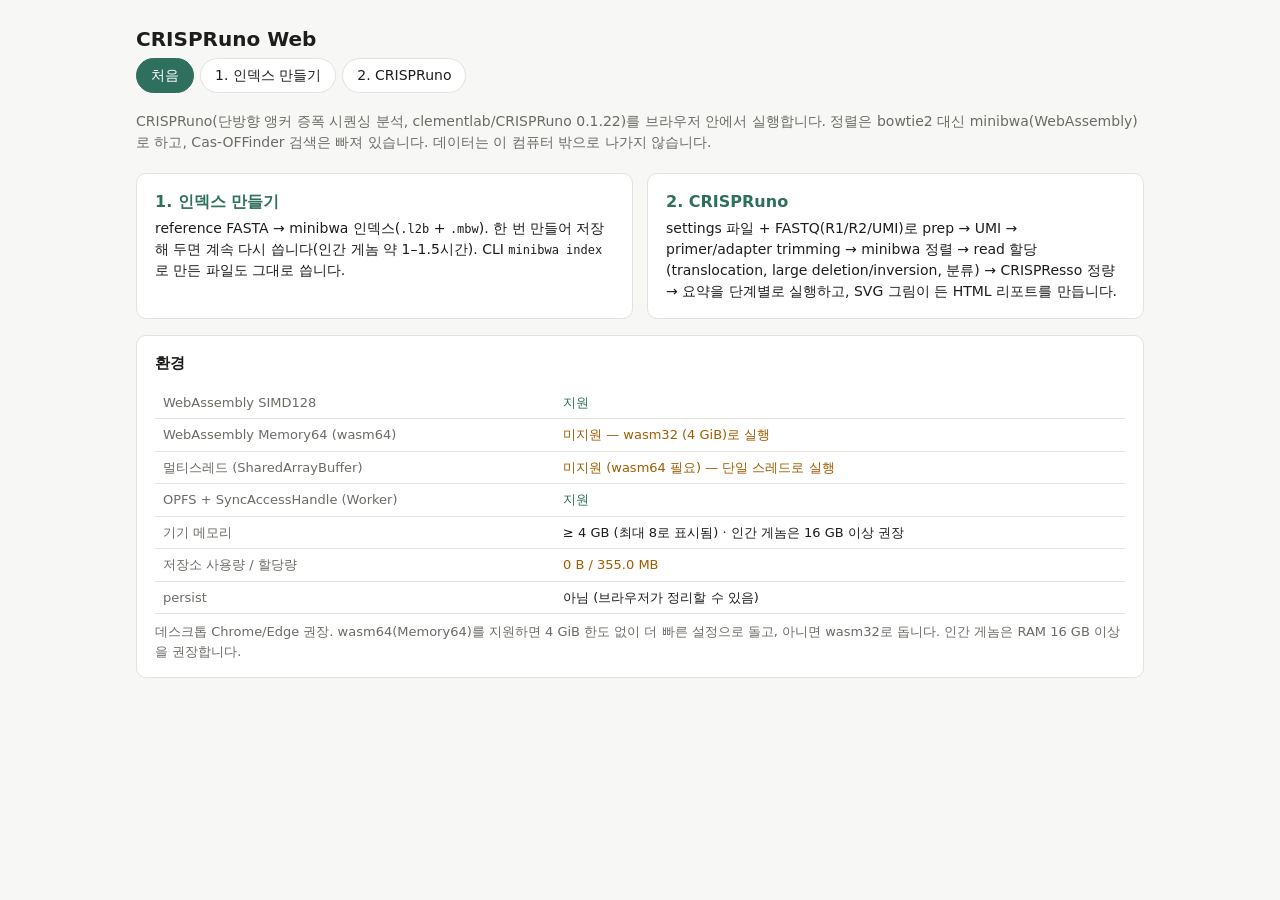
==== docs/index.html @ 683c2c9f "Add files via upload" ====
<!doctype html>
<html lang="ko">
<head>
<meta charset="utf-8">
<meta name="viewport" content="width=device-width, initial-scale=1">
<title>CRISPRuno Web</title>
<!-- cross-origin isolation for multi-threading on hosts that cannot set COOP/COEP headers (e.g. GitHub Pages); no-op when the server sends them -->
<script src="coi-serviceworker.js"></script>
<link rel="stylesheet" href="style.css">
</head>
<body>
<main>
	<h1>CRISPRuno Web</h1>
	<nav class="tabs"><a href="index.html" class="on">처음</a><a href="build.html">1. 인덱스 만들기</a><a href="crispruno.html">2. CRISPRuno</a></nav>
	<p class="sub">CRISPRuno(단방향 앵커 증폭 시퀀싱 분석, clementlab/CRISPRuno 0.1.22)를 브라우저 안에서 실행합니다. 정렬은 bowtie2 대신 minibwa(WebAssembly)로 하고, Cas-OFFinder 검색은 빠져 있습니다. 데이터는 이 컴퓨터 밖으로 나가지 않습니다.</p>

	<div class="hub">
		<a href="build.html"><b>1. 인덱스 만들기</b>
			reference FASTA → minibwa 인덱스(<span class="mono">.l2b</span> + <span class="mono">.mbw</span>). 한 번 만들어 저장해 두면 계속 다시 씁니다(인간 게놈 약 1–1.5시간).
			CLI <span class="mono">minibwa index</span>로 만든 파일도 그대로 씁니다.</a>
		<a href="crispruno.html"><b>2. CRISPRuno</b>
			settings 파일 + FASTQ(R1/R2/UMI)로 prep → UMI → primer/adapter trimming → minibwa 정렬 → read 할당(translocation, large deletion/inversion, 분류) → CRISPResso 정량 → 요약을 단계별로 실행하고, SVG 그림이 든 HTML 리포트를 만듭니다.</a>
	</div>

	<section style="margin-top:16px">
		<h2>환경</h2>
		<table id="env"><tbody></tbody></table>
		<p class="note">데스크톱 Chrome/Edge 권장. wasm64(Memory64)를 지원하면 4 GiB 한도 없이 더 빠른 설정으로 돌고, 아니면 wasm32로 돕니다. 인간 게놈은 RAM 16 GB 이상을 권장합니다.</p>
	</section>
</main>
<script src="common.js"></script>
<script>checkEnv();</script>
</body>
</html>
---- docs/style.css ----
:root {
	--bg: #f7f7f5; --panel: #ffffff; --fg: #1d1d1b; --muted: #6b6b66; --line: #e3e2dd;
	--accent: #2f6f5e; --accent-fg: #ffffff; --warn: #a15c00; --err: #b3261e; --ok: #2f6f5e;
	--bar: #2f6f5e; --bar-bg: #e9e8e3; --mono: ui-monospace, SFMono-Regular, Menlo, Consolas, monospace;
}
@media (prefers-color-scheme: dark) {
	:root { --bg: #161615; --panel: #1f1f1d; --fg: #ecebe6; --muted: #a09f98; --line: #34332f;
		--accent: #6fbfa7; --accent-fg: #10201b; --warn: #e3a64a; --err: #f08a80; --ok: #6fbfa7; --bar: #6fbfa7; --bar-bg: #2c2b28; }
}
* { box-sizing: border-box; }
body { margin: 0; background: var(--bg); color: var(--fg); font: 14px/1.5 system-ui, -apple-system, "Segoe UI", "Noto Sans KR", sans-serif; }
main { max-width: 1040px; margin: 0 auto; padding: 24px 16px 64px; }
h1 { font-size: 20px; margin: 0 0 4px; }
.sub { color: var(--muted); margin: 0 0 20px; }
section { background: var(--panel); border: 1px solid var(--line); border-radius: 10px; padding: 16px 18px; margin-bottom: 16px; }
h2 { font-size: 15px; margin: 0 0 12px; }
.grid { display: grid; grid-template-columns: 160px 1fr; gap: 8px 12px; align-items: center; }
.grid label { color: var(--muted); }
input[type=text], input[type=number], select { width: 100%; max-width: 420px; padding: 6px 8px; border: 1px solid var(--line); border-radius: 6px; background: var(--bg); color: var(--fg); font: inherit; }
input[type=file] { font: inherit; color: var(--fg); max-width: 100%; }
button { font: inherit; padding: 7px 14px; border-radius: 6px; border: 1px solid var(--line); background: var(--bg); color: var(--fg); cursor: pointer; }
button.primary { background: var(--accent); color: var(--accent-fg); border-color: var(--accent); }
button:disabled { opacity: .5; cursor: default; }
.row { display: flex; gap: 8px; flex-wrap: wrap; align-items: center; margin-top: 12px; }
table { width: 100%; border-collapse: collapse; font-size: 13px; }
th, td { text-align: left; padding: 6px 8px; border-bottom: 1px solid var(--line); vertical-align: top; }
th { color: var(--muted); font-weight: 500; }
td.num, th.num { text-align: right; font-variant-numeric: tabular-nums; }
.ok { color: var(--ok); } .warn { color: var(--warn); } .err { color: var(--err); }
.mono { font-family: var(--mono); font-size: 12px; }
pre { margin: 0; font: 12px/1.45 var(--mono); white-space: pre-wrap; word-break: break-all; }
#log { max-height: 280px; overflow: auto; background: var(--bg); border: 1px solid var(--line); border-radius: 6px; padding: 8px; }
#preview { max-height: 260px; overflow: auto; background: var(--bg); border: 1px solid var(--line); border-radius: 6px; padding: 8px; white-space: pre; word-break: normal; }
.gauge { height: 10px; background: var(--bar-bg); border-radius: 5px; overflow: hidden; position: relative; max-width: 520px; }
.gauge > div { height: 100%; background: var(--bar); width: 0; transition: width .2s; }
.gauge > span { position: absolute; top: 0; bottom: 0; width: 2px; background: var(--warn); }
.note { color: var(--muted); font-size: 13px; margin: 8px 0 0; }
@media (max-width: 640px) { .grid { grid-template-columns: 1fr; } }
progress { width: 100%; max-width: 520px; height: 10px; accent-color: var(--accent); }
.stats { display: grid; grid-template-columns: repeat(auto-fit, minmax(150px, 1fr)); gap: 10px; margin: 12px 0; }
.stat { border: 1px solid var(--line); border-radius: 8px; padding: 8px 10px; }
.stat b { display: block; font-size: 18px; font-variant-numeric: tabular-nums; }
.stat span { color: var(--muted); font-size: 12px; }
details summary { cursor: pointer; color: var(--muted); }
.badge { display: inline-block; padding: 1px 7px; border-radius: 10px; border: 1px solid var(--line); font-size: 12px; color: var(--muted); }
.hidden { display: none; }
nav.tabs { display: flex; gap: 6px; margin: 0 0 18px; flex-wrap: wrap; }
nav.tabs a { padding: 6px 14px; border: 1px solid var(--line); border-radius: 18px; color: var(--fg); text-decoration: none; background: var(--panel); }
nav.tabs a.on { background: var(--accent); color: var(--accent-fg); border-color: var(--accent); }
a { color: var(--accent); }
.choice { display: flex; gap: 18px; flex-wrap: wrap; margin-bottom: 10px; }
.choice label { display: flex; gap: 6px; align-items: center; cursor: pointer; }
.card { border: 1px solid var(--line); border-radius: 8px; padding: 10px 12px; margin-top: 10px; }
.hub { display: grid; grid-template-columns: repeat(auto-fit, minmax(260px, 1fr)); gap: 14px; }
.hub a { display: block; padding: 16px 18px; border: 1px solid var(--line); border-radius: 10px; background: var(--panel); color: var(--fg); text-decoration: none; }
.hub a:hover { border-color: var(--accent); }
.hub b { display: block; font-size: 16px; margin-bottom: 4px; color: var(--accent); }
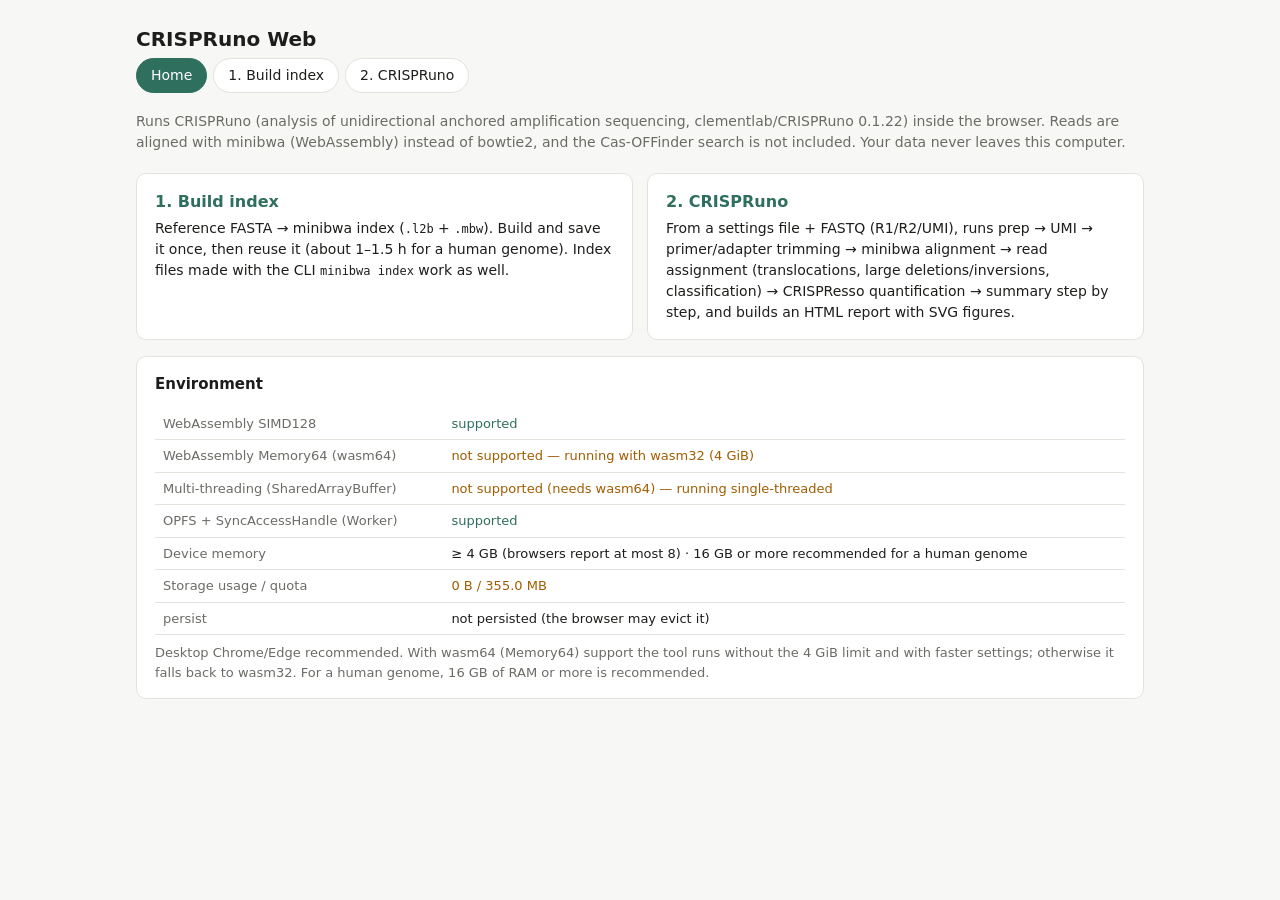
==== commit 27b1a218: "Add files via upload" ====
--- a/docs/index.html
+++ b/docs/index.html
@@ -1,5 +1,5 @@
 <!doctype html>
-<html lang="ko">
+<html lang="en">
 <head>
 <meta charset="utf-8">
 <meta name="viewport" content="width=device-width, initial-scale=1">
@@ -11,21 +11,21 @@
 <body>
 <main>
 	<h1>CRISPRuno Web</h1>
-	<nav class="tabs"><a href="index.html" class="on">처음</a><a href="build.html">1. 인덱스 만들기</a><a href="crispruno.html">2. CRISPRuno</a></nav>
-	<p class="sub">CRISPRuno(단방향 앵커 증폭 시퀀싱 분석, clementlab/CRISPRuno 0.1.22)를 브라우저 안에서 실행합니다. 정렬은 bowtie2 대신 minibwa(WebAssembly)로 하고, Cas-OFFinder 검색은 빠져 있습니다. 데이터는 이 컴퓨터 밖으로 나가지 않습니다.</p>
+	<nav class="tabs"><a href="index.html" class="on">Home</a><a href="build.html">1. Build index</a><a href="crispruno.html">2. CRISPRuno</a></nav>
+	<p class="sub">Runs CRISPRuno (analysis of unidirectional anchored amplification sequencing, clementlab/CRISPRuno 0.1.22) inside the browser. Reads are aligned with minibwa (WebAssembly) instead of bowtie2, and the Cas-OFFinder search is not included. Your data never leaves this computer.</p>
 
 	<div class="hub">
-		<a href="build.html"><b>1. 인덱스 만들기</b>
-			reference FASTA → minibwa 인덱스(<span class="mono">.l2b</span> + <span class="mono">.mbw</span>). 한 번 만들어 저장해 두면 계속 다시 씁니다(인간 게놈 약 1–1.5시간).
-			CLI <span class="mono">minibwa index</span>로 만든 파일도 그대로 씁니다.</a>
+		<a href="build.html"><b>1. Build index</b>
+			Reference FASTA → minibwa index (<span class="mono">.l2b</span> + <span class="mono">.mbw</span>). Build and save it once, then reuse it (about 1–1.5 h for a human genome).
+			Index files made with the CLI <span class="mono">minibwa index</span> work as well.</a>
 		<a href="crispruno.html"><b>2. CRISPRuno</b>
-			settings 파일 + FASTQ(R1/R2/UMI)로 prep → UMI → primer/adapter trimming → minibwa 정렬 → read 할당(translocation, large deletion/inversion, 분류) → CRISPResso 정량 → 요약을 단계별로 실행하고, SVG 그림이 든 HTML 리포트를 만듭니다.</a>
+			From a settings file + FASTQ (R1/R2/UMI), runs prep → UMI → primer/adapter trimming → minibwa alignment → read assignment (translocations, large deletions/inversions, classification) → CRISPResso quantification → summary step by step, and builds an HTML report with SVG figures.</a>
 	</div>
 
 	<section style="margin-top:16px">
-		<h2>환경</h2>
+		<h2>Environment</h2>
 		<table id="env"><tbody></tbody></table>
-		<p class="note">데스크톱 Chrome/Edge 권장. wasm64(Memory64)를 지원하면 4 GiB 한도 없이 더 빠른 설정으로 돌고, 아니면 wasm32로 돕니다. 인간 게놈은 RAM 16 GB 이상을 권장합니다.</p>
+		<p class="note">Desktop Chrome/Edge recommended. With wasm64 (Memory64) support the tool runs without the 4 GiB limit and with faster settings; otherwise it falls back to wasm32. For a human genome, 16 GB of RAM or more is recommended.</p>
 	</section>
 </main>
 <script src="common.js"></script>
